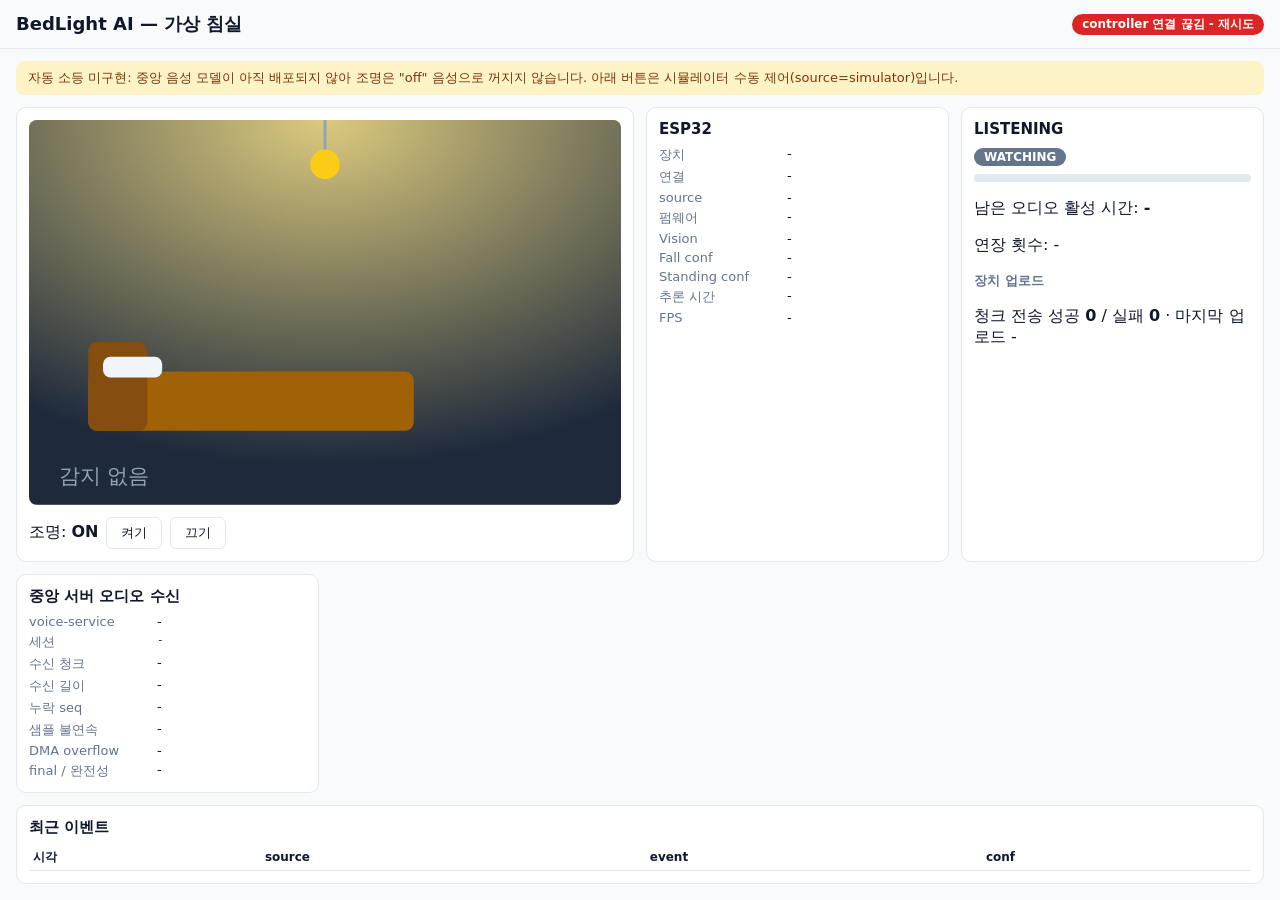
==== services/simulator-web/site/index.html @ 026a7be3 "feat: runtime audio pipeline (chunk API, controller, db-writer, simulator, mock) Server side of fall" ====
<!doctype html>
<html lang="ko">
<head>
  <meta charset="utf-8">
  <meta name="viewport" content="width=device-width, initial-scale=1">
  <title>BedLight AI Simulator</title>
  <link rel="stylesheet" href="style.css">
</head>
<body>
  <header>
    <h1>BedLight AI — 가상 침실</h1>
    <span id="conn" class="pill off">controller 연결 안 됨</span>
  </header>

  <div class="notice" id="autoNotice">자동 소등 미구현: 중앙 음성 모델이 아직 배포되지 않아 조명은 "off" 음성으로 꺼지지 않습니다. 아래 버튼은 시뮬레이터 수동 제어(source=simulator)입니다.</div>

  <main>
    <section class="room card">
      <svg id="scene" viewBox="0 0 400 260" role="img" aria-label="bedroom">
        <defs>
          <radialGradient id="glow" cx="50%" cy="0%" r="90%">
            <stop offset="0%" stop-color="#fde68a" stop-opacity=".85"/>
            <stop offset="100%" stop-color="#fde68a" stop-opacity="0"/>
          </radialGradient>
        </defs>
        <rect x="0" y="0" width="400" height="260" class="wall" id="wall"/>
        <rect x="0" y="0" width="400" height="260" fill="url(#glow)" id="lightGlow"/>
        <line x1="200" y1="0" x2="200" y2="22" class="cord"/>
        <circle cx="200" cy="30" r="10" id="bulb" class="bulb on"/>
        <rect x="40" y="170" width="220" height="40" rx="6" class="bed"/>
        <rect x="40" y="150" width="40" height="60" rx="6" class="bed head"/>
        <rect x="50" y="160" width="40" height="14" rx="5" class="pillow"/>
        <g id="personLying" class="person hidden">
          <circle cx="78" cy="158" r="11"/>
          <rect x="90" y="152" width="120" height="16" rx="8"/>
        </g>
        <g id="personStanding" class="person hidden">
          <circle cx="320" cy="110" r="12"/>
          <rect x="311" y="124" width="18" height="70" rx="8"/>
        </g>
        <text x="20" y="245" id="sceneLabel" class="scene-label">감지 없음</text>
      </svg>
      <div class="light-controls">
        <span>조명: <b id="lightState">ON</b> <small id="lightBy"></small></span>
        <button id="btnOn">켜기</button>
        <button id="btnOff">끄기</button>
      </div>
    </section>

    <section class="card">
      <h2>ESP32</h2>
      <dl>
        <dt>장치</dt><dd id="devId">-</dd>
        <dt>연결</dt><dd id="devOnline">-</dd>
        <dt>source</dt><dd id="devSource">-</dd>
        <dt>펌웨어</dt><dd id="devFw">-</dd>
        <dt>Vision</dt><dd id="visLabel">-</dd>
        <dt>Fall conf</dt><dd id="visFall">-</dd>
        <dt>Standing conf</dt><dd id="visStand">-</dd>
        <dt>추론 시간</dt><dd id="visInf">-</dd>
        <dt>FPS</dt><dd id="visFps">-</dd>
      </dl>
    </section>

    <section class="card">
      <h2>LISTENING</h2>
      <div id="listenBadge" class="pill off">WATCHING</div>
      <div class="bar"><div id="listenBar"></div></div>
      <p>남은 오디오 활성 시간: <b id="listenRemain">-</b></p>
      <p class="mono" id="listenSession"></p>
      <p>연장 횟수: <span id="listenExt">-</span></p>
      <h3>장치 업로드</h3>
      <p>청크 전송 성공 <b id="devSent">0</b> / 실패 <b id="devFail">0</b> · 마지막 업로드 <span id="devUp">-</span></p>
    </section>

    <section class="card">
      <h2>중앙 서버 오디오 수신</h2>
      <dl>
        <dt>voice-service</dt><dd id="srvReach">-</dd>
        <dt>세션</dt><dd id="srvSession" class="mono">-</dd>
        <dt>수신 청크</dt><dd id="srvChunks">-</dd>
        <dt>수신 길이</dt><dd id="srvDur">-</dd>
        <dt>누락 seq</dt><dd id="srvMissing">-</dd>
        <dt>샘플 불연속</dt><dd id="srvDisc">-</dd>
        <dt>DMA overflow</dt><dd id="srvOvf">-</dd>
        <dt>final / 완전성</dt><dd id="srvComplete">-</dd>
      </dl>
    </section>

    <section class="card wide">
      <h2>최근 이벤트</h2>
      <table><thead><tr><th>시각</th><th>source</th><th>event</th><th>conf</th></tr></thead><tbody id="events"></tbody></table>
    </section>
  </main>
  <script src="app.js"></script>
</body>
</html>
---- services/simulator-web/site/style.css ----
:root {
  --bg: #f8fafc; --fg: #0f172a; --muted: #64748b; --card: #ffffff; --line: #e2e8f0;
  --ok: #16a34a; --warn: #d97706; --bad: #dc2626; --accent: #2563eb;
  color-scheme: light dark;
}
@media (prefers-color-scheme: dark) {
  :root { --bg: #0b1120; --fg: #e2e8f0; --muted: #94a3b8; --card: #111827; --line: #1f2937; }
}
* { box-sizing: border-box; }
body { margin: 0; font-family: system-ui, sans-serif; background: var(--bg); color: var(--fg); }
header { display: flex; align-items: center; justify-content: space-between; padding: 12px 16px; border-bottom: 1px solid var(--line); }
h1 { font-size: 18px; margin: 0; }
h2 { font-size: 15px; margin: 0 0 8px; }
h3 { font-size: 13px; margin: 12px 0 4px; color: var(--muted); }
main { display: grid; grid-template-columns: repeat(auto-fit, minmax(280px, 1fr)); gap: 12px; padding: 12px 16px; }
.card { background: var(--card); border: 1px solid var(--line); border-radius: 10px; padding: 12px; }
.room { grid-column: span 2; }
.wide { grid-column: 1 / -1; }
@media (max-width: 640px) { .room { grid-column: auto; } }
.notice { margin: 12px 16px 0; padding: 8px 12px; border-radius: 8px; background: #fef3c7; color: #78350f; font-size: 13px; }
.pill { display: inline-block; padding: 2px 10px; border-radius: 999px; font-size: 12px; font-weight: 600; color: #fff; }
.pill.ok { background: var(--ok); } .pill.off { background: var(--muted); } .pill.listen { background: var(--accent); } .pill.bad { background: var(--bad); }
dl { display: grid; grid-template-columns: 120px 1fr; gap: 4px 8px; margin: 0; font-size: 13px; }
dt { color: var(--muted); } dd { margin: 0; }
.mono { font-family: ui-monospace, monospace; font-size: 11px; word-break: break-all; }
.bar { height: 8px; background: var(--line); border-radius: 4px; overflow: hidden; margin: 8px 0; }
.bar > div { height: 100%; width: 0; background: var(--accent); transition: width .2s linear; }
table { width: 100%; border-collapse: collapse; font-size: 12px; }
td, th { text-align: left; padding: 4px; border-bottom: 1px solid var(--line); }
#scene { width: 100%; height: auto; border-radius: 8px; }
.wall { fill: #1e293b; } .wall.lit { fill: #fef9c3; }
.bed { fill: #a16207; } .bed.head { fill: #854d0e; } .pillow { fill: #f1f5f9; }
.cord { stroke: #94a3b8; stroke-width: 2; }
.bulb { fill: #475569; } .bulb.on { fill: #facc15; }
.person { fill: #f97316; } .hidden { display: none; }
.scene-label { fill: #94a3b8; font-size: 14px; }
.light-controls { display: flex; gap: 8px; align-items: center; margin-top: 8px; flex-wrap: wrap; }
button { padding: 6px 14px; border-radius: 6px; border: 1px solid var(--line); background: var(--card); color: var(--fg); cursor: pointer; }
.src-device { color: var(--ok); font-weight: 600; } .src-mock { color: var(--warn); font-weight: 600; } .src-simulator { color: var(--accent); font-weight: 600; }
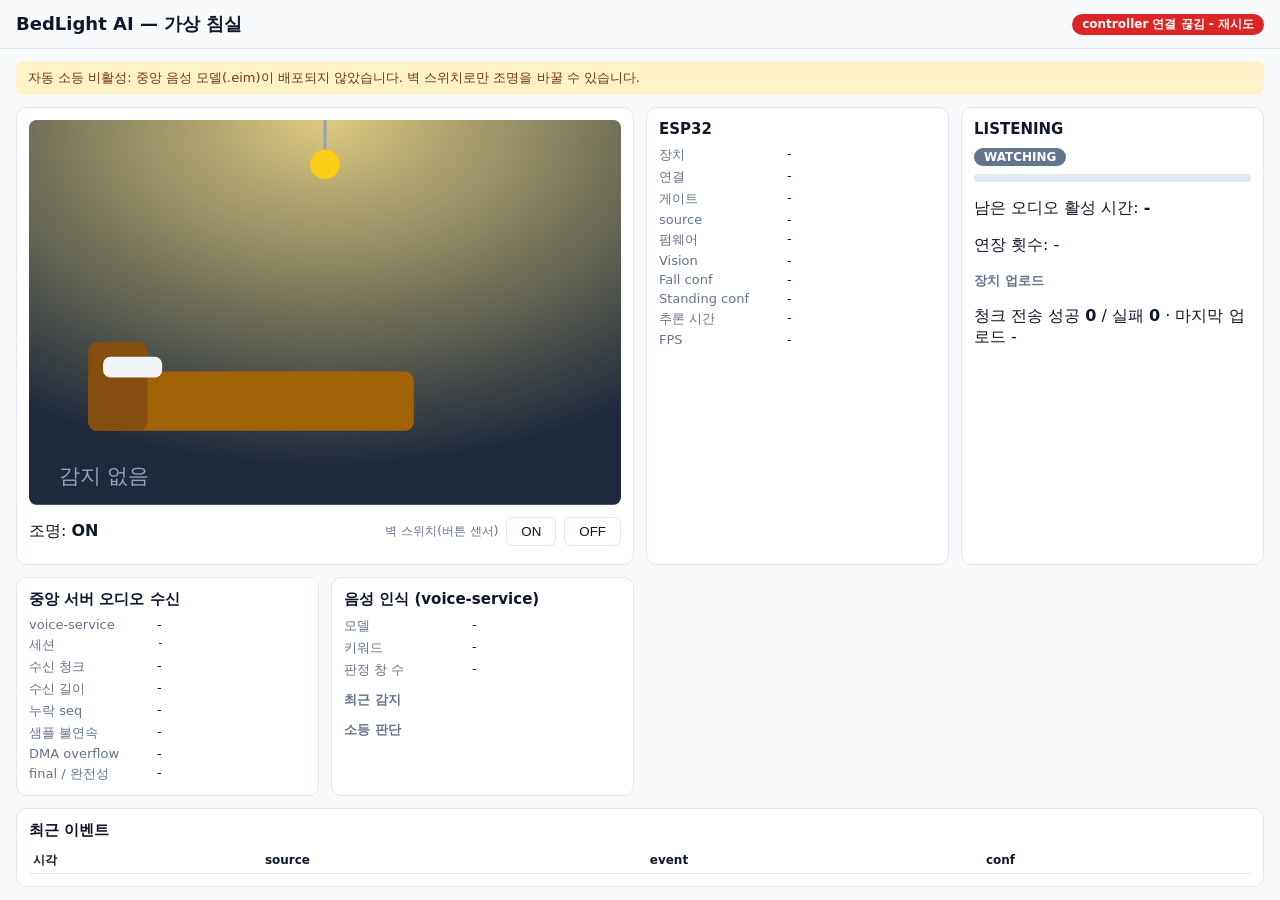
==== commit 8190a81d: "feat: light-gated pipeline with voice-triggered light-off (no model required) The virtual light (sim" ====
--- a/services/simulator-web/site/index.html
+++ b/services/simulator-web/site/index.html
@@ -12,7 +12,8 @@
     <span id="conn" class="pill off">controller 연결 안 됨</span>
   </header>
 
-  <div class="notice" id="autoNotice">자동 소등 미구현: 중앙 음성 모델이 아직 배포되지 않아 조명은 "off" 음성으로 꺼지지 않습니다. 아래 버튼은 시뮬레이터 수동 제어(source=simulator)입니다.</div>
+  <div class="notice" id="autoNotice">자동 소등 비활성: 중앙 음성 모델(.eim)이 배포되지 않았습니다. 벽 스위치로만 조명을 바꿀 수 있습니다.</div>
+  <div class="notice ok" id="autoOn" style="display:none">자동 소등 활성: 누운 상태(Fall) 세션 중 "off"(박수 두 번) 인식 시 조명을 끕니다.</div>
 
   <main>
     <section class="room card">
@@ -42,9 +43,11 @@
       </svg>
       <div class="light-controls">
         <span>조명: <b id="lightState">ON</b> <small id="lightBy"></small></span>
-        <button id="btnOn">켜기</button>
-        <button id="btnOff">끄기</button>
+        <span class="switch-label">벽 스위치(버튼 센서)</span>
+        <button id="btnOn">ON</button>
+        <button id="btnOff">OFF</button>
       </div>
+      <p class="muted" id="lightReason"></p>
     </section>
 
     <section class="card">
@@ -52,6 +55,7 @@
       <dl>
         <dt>장치</dt><dd id="devId">-</dd>
         <dt>연결</dt><dd id="devOnline">-</dd>
+        <dt>게이트</dt><dd id="devGate">-</dd>
         <dt>source</dt><dd id="devSource">-</dd>
         <dt>펌웨어</dt><dd id="devFw">-</dd>
         <dt>Vision</dt><dd id="visLabel">-</dd>
@@ -87,6 +91,19 @@
       </dl>
     </section>
 
+    <section class="card">
+      <h2>음성 인식 (voice-service)</h2>
+      <dl>
+        <dt>모델</dt><dd id="vmModel">-</dd>
+        <dt>키워드</dt><dd id="vmKeyword">-</dd>
+        <dt>판정 창 수</dt><dd id="vmWindows">-</dd>
+      </dl>
+      <h3>최근 감지</h3>
+      <ul id="vmRecent" class="compact"></ul>
+      <h3>소등 판단</h3>
+      <ul id="decisions" class="compact"></ul>
+    </section>
+
     <section class="card wide">
       <h2>최근 이벤트</h2>
       <table><thead><tr><th>시각</th><th>source</th><th>event</th><th>conf</th></tr></thead><tbody id="events"></tbody></table>
--- a/services/simulator-web/site/style.css
+++ b/services/simulator-web/site/style.css
@@ -37,3 +37,9 @@
 .light-controls { display: flex; gap: 8px; align-items: center; margin-top: 8px; flex-wrap: wrap; }
 button { padding: 6px 14px; border-radius: 6px; border: 1px solid var(--line); background: var(--card); color: var(--fg); cursor: pointer; }
 .src-device { color: var(--ok); font-weight: 600; } .src-mock { color: var(--warn); font-weight: 600; } .src-simulator { color: var(--accent); font-weight: 600; }
+.notice.ok { background: #dcfce7; color: #14532d; }
+.muted { color: var(--muted); font-size: 12px; margin: 6px 0 0; }
+.switch-label { margin-left: auto; color: var(--muted); font-size: 12px; }
+ul.compact { margin: 0; padding-left: 18px; font-size: 12px; }
+ul.compact li.acc { color: var(--ok); } ul.compact li.rej { color: var(--muted); }
+.src-voice-service { color: #7c3aed; font-weight: 600; } .src-controller { color: var(--accent); font-weight: 600; }
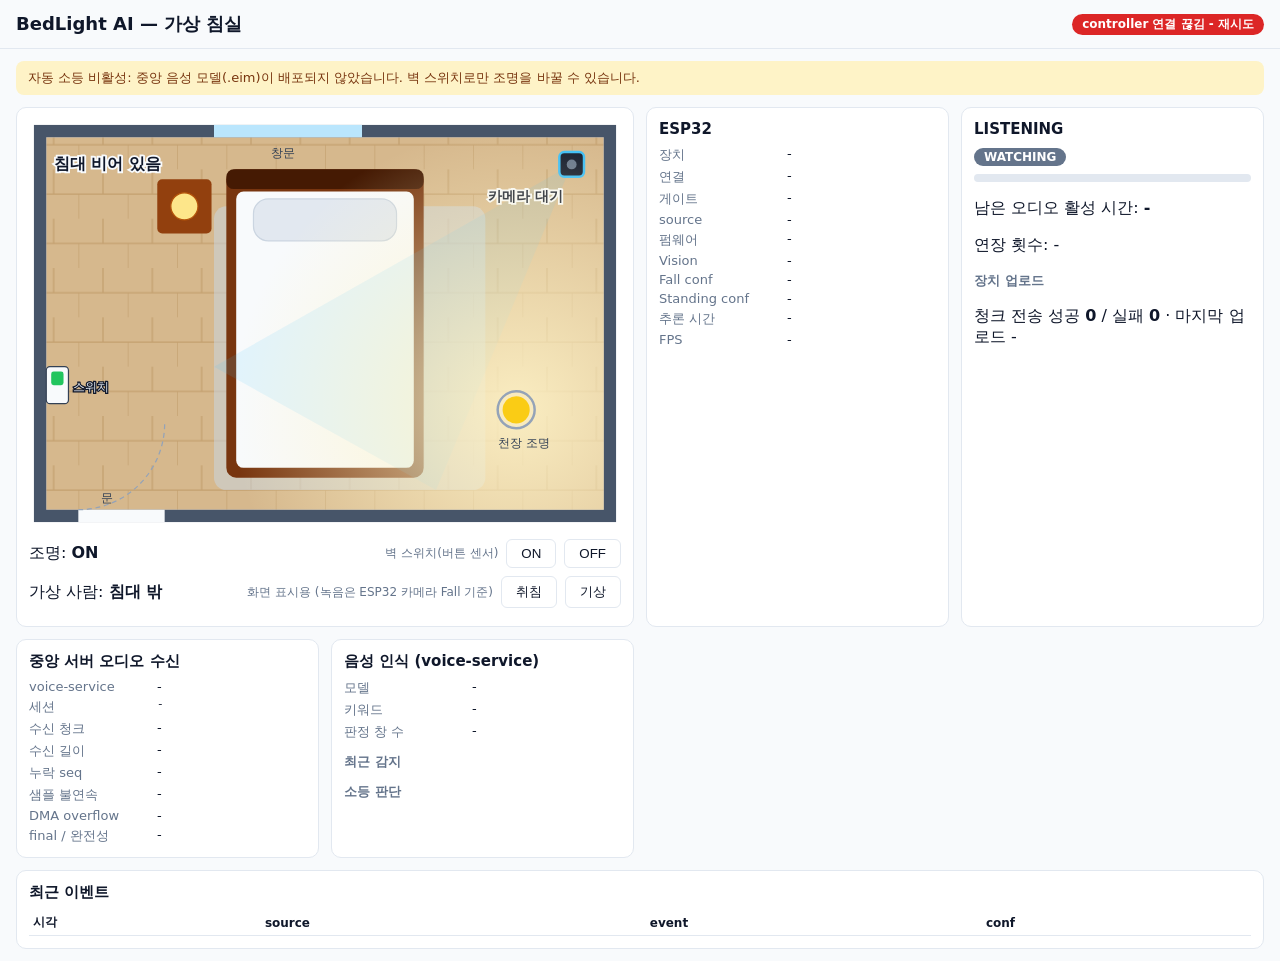
==== commit f35cbe67: "feat(simulator): top-view bedroom with bedtime/wake-up buttons - top-view room: floor, walls, window" ====
--- a/services/simulator-web/site/index.html
+++ b/services/simulator-web/site/index.html
@@ -17,35 +17,83 @@
 
   <main>
     <section class="room card">
-      <svg id="scene" viewBox="0 0 400 260" role="img" aria-label="bedroom">
+      <svg id="scene" viewBox="0 0 480 330" role="img" aria-label="침실 탑뷰">
         <defs>
-          <radialGradient id="glow" cx="50%" cy="0%" r="90%">
-            <stop offset="0%" stop-color="#fde68a" stop-opacity=".85"/>
-            <stop offset="100%" stop-color="#fde68a" stop-opacity="0"/>
+          <radialGradient id="glow" cx="50%" cy="50%" r="50%">
+            <stop offset="0%" stop-color="#fef3c7" stop-opacity=".9"/>
+            <stop offset="100%" stop-color="#fef3c7" stop-opacity="0"/>
           </radialGradient>
+          <pattern id="floorPattern" width="40" height="40" patternUnits="userSpaceOnUse">
+            <rect width="40" height="40" fill="#d6b88d"/>
+            <path d="M0 20H40M20 0V20M0 40V20" stroke="#c4a06f" stroke-width="1"/>
+          </pattern>
+          <clipPath id="roomClip"><rect x="14" y="14" width="452" height="302"/></clipPath>
         </defs>
-        <rect x="0" y="0" width="400" height="260" class="wall" id="wall"/>
-        <rect x="0" y="0" width="400" height="260" fill="url(#glow)" id="lightGlow"/>
-        <line x1="200" y1="0" x2="200" y2="22" class="cord"/>
-        <circle cx="200" cy="30" r="10" id="bulb" class="bulb on"/>
-        <rect x="40" y="170" width="220" height="40" rx="6" class="bed"/>
-        <rect x="40" y="150" width="40" height="60" rx="6" class="bed head"/>
-        <rect x="50" y="160" width="40" height="14" rx="5" class="pillow"/>
-        <g id="personLying" class="person hidden">
-          <circle cx="78" cy="158" r="11"/>
-          <rect x="90" y="152" width="120" height="16" rx="8"/>
+
+        <!-- floor + walls -->
+        <rect x="14" y="14" width="452" height="302" fill="url(#floorPattern)"/>
+        <rect x="9" y="9" width="462" height="312" fill="none" stroke="#475569" stroke-width="10"/>
+        <rect x="150" y="4" width="120" height="10" fill="#bae6fd"/>               <!-- window -->
+        <rect x="40" y="316" width="70" height="10" fill="#f8fafc"/>               <!-- door gap -->
+        <path d="M40 316 A70 70 0 0 0 110 246" fill="none" stroke="#94a3b8" stroke-dasharray="4 3"/>
+        <text x="58" y="310" class="tiny">문</text>
+        <text x="196" y="30" class="tiny">창문</text>
+
+        <!-- rug, nightstand -->
+        <rect x="150" y="70" width="220" height="230" rx="10" fill="#cbd5e1" opacity=".55"/>
+        <rect x="104" y="48" width="44" height="44" rx="4" fill="#92400e"/>
+        <circle cx="126" cy="70" r="11" fill="#fde68a" stroke="#b45309"/>
+
+        <!-- bed -->
+        <g id="bed">
+          <rect x="160" y="40" width="160" height="250" rx="8" fill="#78350f"/>           <!-- frame -->
+          <rect x="160" y="40" width="160" height="16" rx="6" fill="#451a03"/>            <!-- headboard -->
+          <rect x="168" y="58" width="144" height="224" rx="6" fill="#f8fafc"/>          <!-- mattress -->
+          <rect x="182" y="64" width="116" height="34" rx="12" fill="#e2e8f0" stroke="#cbd5e1"/>  <!-- pillow -->
+          <image id="personImg" x="185" y="62" width="110" height="196" preserveAspectRatio="xMidYMid meet"
+                 href="assets/person-placeholder.svg" class="hidden"/>
         </g>
-        <g id="personStanding" class="person hidden">
-          <circle cx="320" cy="110" r="12"/>
-          <rect x="311" y="124" width="18" height="70" rx="8"/>
+
+        <!-- ESP32 camera (wall mounted, top-right) with field of view -->
+        <polygon id="fov" points="440,36 150,200 330,300" class="fov"/>
+        <circle id="micRing" cx="440" cy="36" r="18" class="mic-ring hidden"/>
+        <rect x="430" y="26" width="20" height="20" rx="4" fill="#0f172a" stroke="#38bdf8" stroke-width="2"/>
+        <circle cx="440" cy="36" r="4" id="camLed" fill="#64748b"/>
+        <text x="372" y="66" id="camBadge" class="cam-badge">카메라 대기</text>
+        <text x="372" y="82" id="micBadge" class="cam-badge"></text>
+
+        <!-- ceiling light (top view) and darkness overlay -->
+        <circle id="lightGlow" cx="395" cy="235" r="230" fill="url(#glow)" clip-path="url(#roomClip)"/>
+        <rect id="dark" x="14" y="14" width="452" height="302" fill="#020617" opacity="0" clip-path="url(#roomClip)"/>
+        <circle id="bulb" cx="395" cy="235" r="11" class="bulb on"/>
+        <circle cx="395" cy="235" r="15" fill="none" stroke="#94a3b8" stroke-width="2"/>
+        <text x="380" y="265" class="tiny">천장 조명</text>
+
+        <!-- wall switch (button sensor), left wall -->
+        <g id="wallSwitch" class="clickable">
+          <rect x="14" y="200" width="18" height="30" rx="3" fill="#f8fafc" stroke="#334155"/>
+          <rect id="switchToggle" x="18" y="204" width="10" height="11" rx="2" fill="#22c55e"/>
+          <text x="36" y="220" class="tiny light-text">스위치</text>
         </g>
-        <text x="20" y="245" id="sceneLabel" class="scene-label">감지 없음</text>
+
+        <!-- clap detection bubble -->
+        <g id="clapBubble" class="hidden">
+          <rect x="300" y="110" width="150" height="34" rx="17" fill="#7c3aed"/>
+          <text x="375" y="132" text-anchor="middle" class="bubble-text" id="clapText">👏 off 감지</text>
+        </g>
+        <text x="20" y="40" id="sceneLabel" class="scene-label">침대 비어 있음</text>
       </svg>
       <div class="light-controls">
         <span>조명: <b id="lightState">ON</b> <small id="lightBy"></small></span>
         <span class="switch-label">벽 스위치(버튼 센서)</span>
         <button id="btnOn">ON</button>
         <button id="btnOff">OFF</button>
+      </div>
+      <div class="light-controls">
+        <span>가상 사람: <b id="occState">침대 밖</b></span>
+        <span class="switch-label">화면 표시용 (녹음은 ESP32 카메라 Fall 기준)</span>
+        <button id="btnSleep">취침</button>
+        <button id="btnWake">기상</button>
       </div>
       <p class="muted" id="lightReason"></p>
     </section>
--- a/services/simulator-web/site/style.css
+++ b/services/simulator-web/site/style.css
@@ -43,3 +43,17 @@
 ul.compact { margin: 0; padding-left: 18px; font-size: 12px; }
 ul.compact li.acc { color: var(--ok); } ul.compact li.rej { color: var(--muted); }
 .src-voice-service { color: #7c3aed; font-weight: 600; } .src-controller { color: var(--accent); font-weight: 600; }
+.tiny { font-size: 10px; fill: #334155; }
+.light-text { fill: #e2e8f0; paint-order: stroke; stroke: #0f172a; stroke-width: 2px; }
+.fov { fill: #38bdf8; opacity: .12; transition: opacity .3s, fill .3s; }
+.fov.listening { fill: #a855f7; opacity: .22; }
+.fov.off { opacity: 0; }
+.mic-ring { fill: none; stroke: #a855f7; stroke-width: 3; animation: pulse 1.2s ease-out infinite; transform-origin: 440px 36px; }
+@keyframes pulse { from { transform: scale(.8); opacity: 1; } to { transform: scale(2.2); opacity: 0; } }
+.cam-badge { font-size: 11px; fill: #0f172a; font-weight: 600; paint-order: stroke; stroke: #f8fafc; stroke-width: 3px; }
+.bubble-text { font-size: 14px; fill: #fff; font-weight: 700; }
+#dark { transition: opacity .6s; pointer-events: none; }
+#lightGlow { transition: opacity .6s; pointer-events: none; }
+.clickable { cursor: pointer; }
+#personImg { transition: opacity .4s; }
+.scene-label { fill: #0f172a; font-size: 13px; font-weight: 600; paint-order: stroke; stroke: #f8fafc; stroke-width: 3px; }
